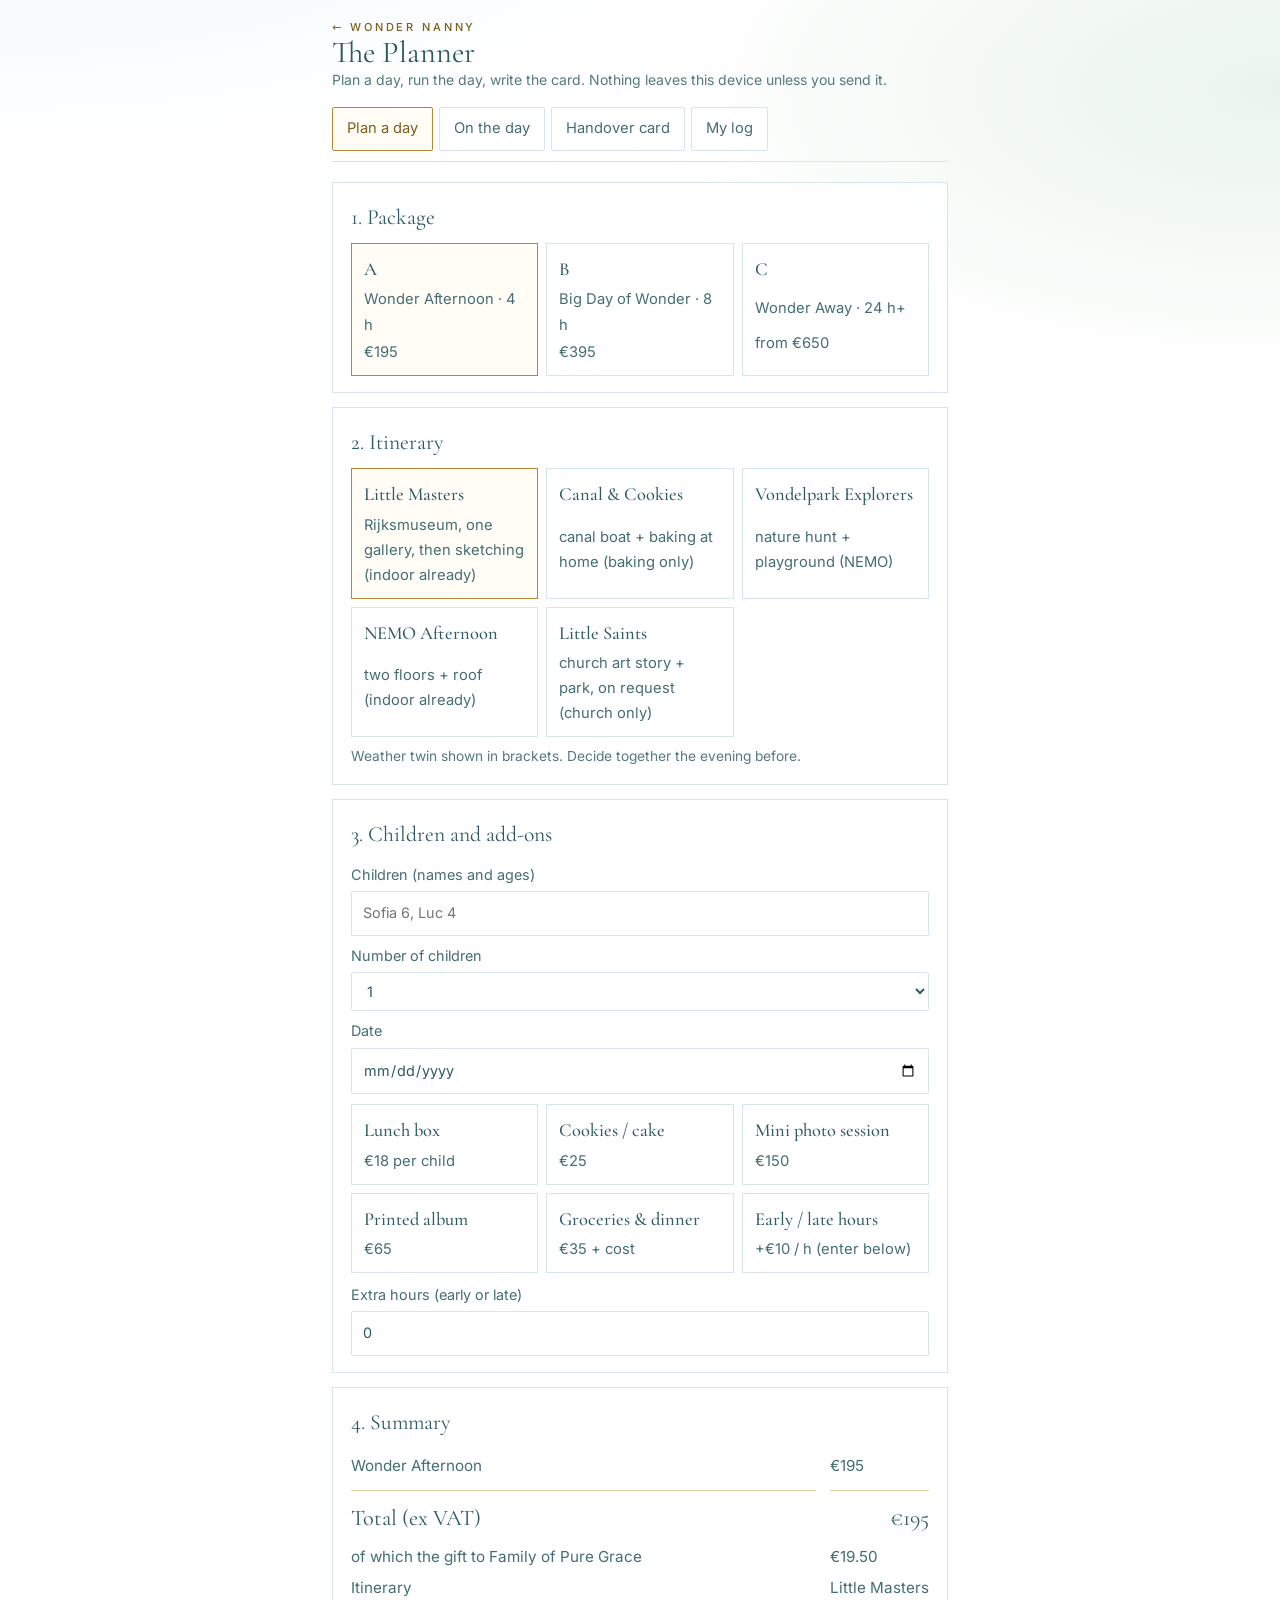
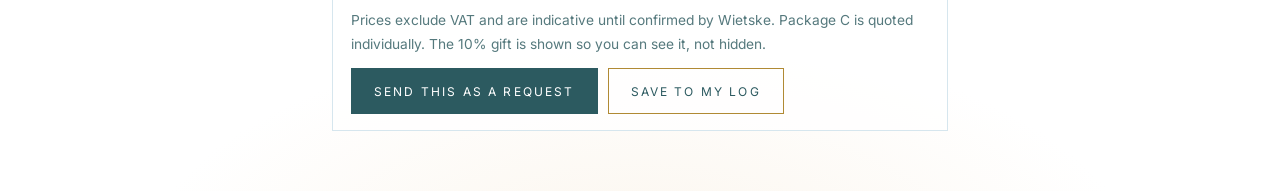
==== app/index.html @ c13b1e00 "Wonder Nanny: standalone site (EN/NL), Planner app Co-Authored-By: Claude Fable 5.1 <noreply@anthrop" ====
<!doctype html>
<html lang="en">
<head>
<meta charset="utf-8">
<meta name="viewport" content="width=device-width, initial-scale=1, viewport-fit=cover">
<title>Wonder Nanny Planner</title>
<meta name="description" content="The companion app for Wonder Nanny: plan a day, run the day, write the handover card. Everything stays on your device.">
<link rel="icon" href="../assets/mark.svg" type="image/svg+xml">
<link rel="apple-touch-icon" href="../assets/icon-180.png">
<link rel="manifest" href="manifest.json">
<meta name="theme-color" content="#EEF6FB">
<link rel="stylesheet" href="../css/wonder.css">
<style>
  /* app-only layout: one narrow column, tabs at the top, cards below */
  .app { max-width: 42rem; margin: 0 auto; padding: 18px clamp(14px, 4vw, 28px) 60px; }
  .app h1 { font-size: 1.9rem; }
  .tabs { display: flex; gap: 6px; flex-wrap: wrap; margin: 16px 0 20px; border-bottom: 1px solid var(--line); padding-bottom: 10px; }
  .tabs button { font: inherit; font-size: .92rem; padding: 8px 14px; border: 1px solid var(--line); background: #fff; color: var(--ink2); border-radius: 2px; cursor: pointer; }
  .tabs button[aria-selected="true"] { border-color: var(--gold); color: var(--gold-ink); background: #FFFDF6; }
  .panel-x[hidden] { display: none; }
  .card { background: rgba(255,255,255,.8); border: 1px solid var(--line); padding: 16px 18px; margin-top: 14px; }
  .card h2 { font-size: 1.35rem; margin-bottom: 8px; }
  .opts { display: grid; gap: 8px; grid-template-columns: repeat(auto-fit, minmax(9rem, 1fr)); }
  .opt { border: 1px solid var(--line); padding: 10px 12px; cursor: pointer; background: #fff; display: grid; gap: 2px; font-size: .92rem; color: var(--ink2); }
  .opt input { display: none; }
  .opt b { color: var(--ink); font-family: var(--serif); font-size: 1.15rem; font-weight: 500; }
  .opt:has(input:checked) { border-color: var(--gold); background: #FFFDF6; }
  .sum { display: grid; grid-template-columns: 1fr auto; gap: 6px 14px; margin-top: 12px; font-size: .95rem; color: var(--ink2); }
  .sum .tot { font-family: var(--serif); font-size: 1.4rem; color: var(--ink); border-top: 1px solid var(--gold-pale); padding-top: 8px; margin-top: 6px; }
  .sum .tot + .tot { text-align: right; }
  .steps-x { list-style: none; padding: 0; margin: 10px 0 0; display: grid; gap: 8px; }
  .steps-x li { display: flex; gap: 10px; align-items: flex-start; padding: 10px 12px; background: var(--linen); }
  .steps-x li:nth-child(even) { background: var(--leaf); }
  .steps-x input { margin-top: 5px; }
  .steps-x b { display: block; color: var(--ink); }
  .steps-x span { color: var(--ink2); font-size: .92rem; }
  .steps-x li:has(input:checked) { opacity: .55; }
  .kv { display: grid; grid-template-columns: 1fr; gap: 8px; margin-top: 10px; }
  .kv label { display: grid; gap: 4px; font-size: .9rem; color: var(--ink2); }
  .kv input, .kv textarea, .kv select { font: inherit; color: var(--ink); padding: 9px 11px; border: 1px solid var(--line); background: #fff; border-radius: 2px; }
  .handover { margin-top: 14px; padding: 22px 24px; font-family: var(--serif); color: var(--ink); line-height: 1.6; }
  .handover .t { color: var(--gold-ink); font-size: .8rem; font-family: var(--sans); letter-spacing: .08em; text-transform: uppercase; }
  .handover h3 { font-size: 1.6rem; margin: 4px 0 10px; }
  .handover p { margin: 6px 0; }
  .row-x { display: flex; gap: 10px; flex-wrap: wrap; margin-top: 12px; }
  .log li { display: grid; grid-template-columns: 1fr auto auto; gap: 10px; padding: 8px 0; border-bottom: 1px solid var(--line); font-size: .93rem; color: var(--ink2); align-items: center; }
  .log li b { color: var(--ink); }
  .x { font: inherit; border: 0; background: none; color: var(--dim); cursor: pointer; }
  .muted { color: var(--dim); font-size: .86rem; margin-top: 8px; }
  .script { margin-top: 8px; }
  .script summary { font-size: 1.05rem; }
</style>
</head>
<body class="wonder">
<div class="app">
  <p class="eyebrow gold" style="margin:0"><a href="../index.html" style="color:inherit;text-decoration:none">&larr; Wonder Nanny</a></p>
  <h1 class="display">The Planner</h1>
  <p class="small" style="color:var(--dim)">Plan a day, run the day, write the card. Nothing leaves this device unless you send it.</p>

  <div class="tabs" role="tablist">
    <button role="tab" aria-selected="true" data-t="plan">Plan a day</button>
    <button role="tab" aria-selected="false" data-t="day">On the day</button>
    <button role="tab" aria-selected="false" data-t="card">Handover card</button>
    <button role="tab" aria-selected="false" data-t="log">My log</button>
  </div>

  <!-- PLAN -->
  <section class="panel-x" id="p-plan">
    <div class="card">
      <h2>1. Package</h2>
      <div class="opts" id="pkg">
        <label class="opt"><input type="radio" name="pkg" value="A" checked><b>A</b>Wonder Afternoon · 4 h<span>€195</span></label>
        <label class="opt"><input type="radio" name="pkg" value="B"><b>B</b>Big Day of Wonder · 8 h<span>€395</span></label>
        <label class="opt"><input type="radio" name="pkg" value="C"><b>C</b>Wonder Away · 24 h+<span>from €650</span></label>
      </div>
    </div>
    <div class="card">
      <h2>2. Itinerary</h2>
      <div class="opts" id="itin"></div>
      <p class="muted">Weather twin shown in brackets. Decide together the evening before.</p>
    </div>
    <div class="card">
      <h2>3. Children and add-ons</h2>
      <div class="kv">
        <label>Children (names and ages) <input id="kids" placeholder="Sofia 6, Luc 4"></label>
        <label>Number of children <select id="n"><option>1</option><option>2</option><option>3</option></select></label>
        <label>Date <input id="date" type="date"></label>
      </div>
      <div class="opts" id="addons" style="margin-top:10px">
        <label class="opt"><input type="checkbox" value="lunch"><b>Lunch box</b>€18 per child</label>
        <label class="opt"><input type="checkbox" value="bake"><b>Cookies / cake</b>€25</label>
        <label class="opt"><input type="checkbox" value="photo"><b>Mini photo session</b>€150</label>
        <label class="opt"><input type="checkbox" value="album"><b>Printed album</b>€65</label>
        <label class="opt"><input type="checkbox" value="dinner"><b>Groceries &amp; dinner</b>€35 + cost</label>
        <label class="opt"><input type="checkbox" value="hours"><b>Early / late hours</b>+€10 / h (enter below)</label>
      </div>
      <div class="kv"><label>Extra hours (early or late) <input id="xh" type="number" min="0" value="0"></label></div>
    </div>
    <div class="card">
      <h2>4. Summary</h2>
      <div class="sum" id="sum"></div>
      <p class="muted">Prices exclude VAT and are indicative until confirmed by Wietske. Package C is quoted individually. The 10% gift is shown so you can see it, not hidden.</p>
      <div class="row-x">
        <button class="btn solid" id="send">Send this as a request</button>
        <button class="btn" id="savelog">Save to my log</button>
      </div>
    </div>
  </section>

  <!-- DAY -->
  <section class="panel-x" id="p-day" hidden>
    <div class="card">
      <h2>The Wonder rhythm</h2>
      <ul class="steps-x" id="rhythm">
        <li><input type="checkbox"><div><b>Welcome</b><span>Open the Wonder bag. Ask today's wonder question. Check: allergies, medication, pick-up person, parents' numbers saved.</span></div></li>
        <li><input type="checkbox"><div><b>Go</b><span>At the child's pace. Phone away except photographs and emergencies. Ten photographs, no more needed.</span></div></li>
        <li><input type="checkbox"><div><b>Eat</b><span>A real meal or snack. Water first. Nothing the parents have not approved.</span></div></li>
        <li><input type="checkbox"><div><b>Rest</b><span>Twenty quiet minutes: drawing, a story, a bench.</span></div></li>
        <li><input type="checkbox"><div><b>One beautiful thing</b><span>Ask. Write the answer down in the child's words.</span></div></li>
        <li><input type="checkbox"><div><b>Handover</b><span>Card written, photographs sent, house left calmer than found. Tick the booking in your log.</span></div></li>
      </ul>
      <div class="row-x"><button class="btn" id="resetday">Reset for a new day</button></div>
    </div>
    <div class="card">
      <h2>Wonder question of the day</h2>
      <p id="wq" style="font-family:var(--serif);font-size:1.3rem;color:var(--ink2)"></p>
      <div class="row-x"><button class="btn" id="newq">Another question</button></div>
    </div>
    <div class="card">
      <h2>Emergency card</h2>
      <p class="muted">Saved on this device only. Fill it in before the first booking.</p>
      <div class="kv">
        <label>Wietske <input id="e1" placeholder="+31 6 …"></label>
        <label>Today's parents <input id="e2" placeholder="Name · +31 6 …"></label>
        <label>Pick-up person(s) <input id="e3" placeholder="Who may collect the child"></label>
        <label>Allergies / medication today <input id="e4"></label>
        <label>Nearest huisartsenpost / hospital <input id="e5" placeholder="OLVG Oost · 020 599 9111 (check)"></label>
      </div>
      <p class="muted">Emergency: <b>112</b>. Non-urgent police: 0900-8844. Order: child safe → 112 if needed → parents → Wietske.</p>
    </div>
    <div class="card">
      <h2>Three scripts</h2>
      <details class="script"><summary>The child refuses to leave</summary><p>Kneel, name the feeling ("You want to stay. It is good here."), offer a last turn you count together, then a job for the walk ("You carry the map"). Never lift a child who says no unless unsafe.</p></details>
      <details class="script"><summary>The parent is late or changes the plan</summary><p>Confirm by message what changes and when. Extra time is noted, not argued, and invoiced later. The child hears none of it.</p></details>
      <details class="script"><summary>An accident</summary><p>Child safe first. Call 112 if in doubt. Then the parents, then Wietske. Write down the time and what happened while it is fresh. The truth, plainly, always.</p></details>
    </div>
  </section>

  <!-- CARD -->
  <section class="panel-x" id="p-card" hidden>
    <div class="card">
      <h2>Write the card</h2>
      <div class="kv">
        <label>Child's name <input id="c1"></label>
        <label>Today we… <input id="c2" placeholder="walked through one room of the Rijksmuseum and drew the ships"></label>
        <label>We ate <input id="c3"></label>
        <label>Rest <input id="c4" placeholder="a story on the bench by the pond"></label>
        <label>One beautiful thing (in the child's words) <textarea id="c5" rows="2"></textarea></label>
        <label>Something you should know <input id="c6" placeholder="a scraped knee at 15:10, cleaned and plastered; fine after a hug"></label>
        <label>Nanny <input id="c7" placeholder="Wietske"></label>
      </div>
    </div>
    <div class="frame handover" id="hc"></div>
    <div class="row-x">
      <button class="btn solid" id="copy">Copy the card</button>
      <button class="btn" id="share">Share…</button>
    </div>
    <p class="muted">Send the ten photographs separately, from your phone, the same evening. Never post a child's face.</p>
  </section>

  <!-- LOG -->
  <section class="panel-x" id="p-log" hidden>
    <div class="card">
      <h2>My bookings</h2>
      <p class="muted">Your own record on this device: for your invoices, the 10% gift and the Wonder Gift count (one free afternoon for a single mother per ten paid bookings).</p>
      <div class="sum" id="logsum"></div>
      <ul class="log" id="loglist" style="list-style:none;padding:0;margin:12px 0 0"></ul>
      <div class="row-x"><button class="btn" id="exportlog">Export as text</button><button class="btn" id="clearlog">Clear log</button></div>
    </div>
  </section>
</div>

<script>
(function () {
  var P = { A: { name: 'Wonder Afternoon', price: 195, sib: 45 }, B: { name: 'Big Day of Wonder', price: 395, sib: 75 }, C: { name: 'Wonder Away', price: 650, sib: 0 } };
  var IT = {
    A: [['Little Masters', 'Rijksmuseum, one gallery, then sketching (indoor already)'], ['Canal & Cookies', 'canal boat + baking at home (baking only)'], ['Vondelpark Explorers', 'nature hunt + playground (NEMO)'], ['NEMO Afternoon', 'two floors + roof (indoor already)'], ['Little Saints', 'church art story + park, on request (church only)']],
    B: [['Windmills & Cheese', 'Zaanse Schans (Artis)'], ['Artis & Micropia', 'slow zoo day (indoor already)'], ['Beach Day', 'Zandvoort / Bloemendaal, May–Sept (Artis)'], ['Castle & Fort', 'Muiderslot, Apr–Oct (Scheepvaartmuseum)'], ['Bike & Bloom', 'Amsterdamse Bos + goat farm (Tropenmuseum / Wereldmuseum)']],
    C: [['Night In', 'dinner, bedtime, breakfast, school run'], ['Weekend Away', 'at your holiday home or hotel'], ['Flying Companion', 'consent letters + passports required'], ['Ski Week', 'ski-school runs, lunch, après-ski care']]
  };
  var AD = { lunch: 18, bake: 25, photo: 150, album: 65, dinner: 35 };
  var Q = ['What is the oldest thing we will see today?', 'Which animal would you be, and why?', 'What colour is the wind?', 'Who made this, and were they happy?', 'What is the quietest sound here?', 'If this building could talk, what would it say first?', 'What would you give the person who painted this?', 'Which cloud is going the fastest?', 'What does this place smell like in winter?', 'What is one thing here you want to remember when you are old?'];
  var $ = function (s) { return document.querySelector(s); };
  var S = function (k, v) { try { if (v === undefined) return JSON.parse(localStorage.getItem('wn.' + k)); localStorage.setItem('wn.' + k, JSON.stringify(v)); } catch (e) { return null; } };

  // tabs
  document.querySelectorAll('.tabs button').forEach(function (b) {
    b.onclick = function () {
      document.querySelectorAll('.tabs button').forEach(function (x) { x.setAttribute('aria-selected', x === b); });
      document.querySelectorAll('.panel-x').forEach(function (p) { p.hidden = p.id !== 'p-' + b.dataset.t; });
    };
  });

  // plan
  function pkg() { return document.querySelector('input[name=pkg]:checked').value; }
  function itins() {
    var k = pkg(); $('#itin').innerHTML = IT[k].map(function (x, i) {
      return '<label class="opt"><input type="radio" name="it" value="' + x[0] + '"' + (i === 0 ? ' checked' : '') + '><b>' + x[0] + '</b><span>' + x[1] + '</span></label>';
    }).join('');
    $('#itin').querySelectorAll('input').forEach(function (i) { i.onchange = sum; });
    sum();
  }
  function calc() {
    var k = pkg(), n = +$('#n').value, p = P[k], lines = [];
    var total = p.price; lines.push([p.name + (k === 'C' ? ' (from, per 24 h)' : ''), p.price]);
    if (n > 1 && p.sib) { lines.push(['Extra sibling' + (n > 2 ? 's' : '') + ' × ' + (n - 1), p.sib * (n - 1)]); total += p.sib * (n - 1); }
    document.querySelectorAll('#addons input:checked').forEach(function (c) {
      if (c.value === 'hours') { var h = +$('#xh').value || 0; if (h) { lines.push(['Early / late hours × ' + h, 10 * h]); total += 10 * h; } return; }
      var v = AD[c.value] * (c.value === 'lunch' ? n : 1); lines.push([c.labels[0].querySelector('b').textContent + (c.value === 'lunch' ? ' × ' + n : '') + (c.value === 'dinner' ? ' (+ cost)' : ''), v]); total += v;
    });
    return { lines: lines, total: total, gift: Math.round(total * 0.1 * 100) / 100 };
  }
  function sum() {
    var r = calc(), it = (document.querySelector('input[name=it]:checked') || {}).value || '';
    $('#sum').innerHTML = r.lines.map(function (l) { return '<span>' + l[0] + '</span><span>€' + l[1] + '</span>'; }).join('') +
      '<span class="tot">Total (ex VAT)</span><span class="tot">€' + r.total + '</span>' +
      '<span>of which the gift to Family of Pure Grace</span><span>€' + r.gift.toFixed(2) + '</span>' + (it ? '<span>Itinerary</span><span>' + it + '</span>' : '');
  }
  document.querySelectorAll('input[name=pkg]').forEach(function (i) { i.onchange = itins; });
  ['#n', '#xh'].forEach(function (s) { $(s).oninput = sum; });
  document.querySelectorAll('#addons input').forEach(function (c) { c.onchange = sum; });
  itins();

  function planText() {
    var r = calc(), it = (document.querySelector('input[name=it]:checked') || {}).value || '-';
    return ['Wonder Nanny request', 'Package: ' + pkg() + ' · ' + P[pkg()].name, 'Itinerary: ' + it, 'Date: ' + ($('#date').value || '-'), 'Children: ' + ($('#kids').value || '-') + ' (' + $('#n').value + ')', '',
      r.lines.map(function (l) { return l[0] + ': €' + l[1]; }).join('\n'), 'Total ex VAT: €' + r.total, 'Gift (10%): €' + r.gift.toFixed(2)].join('\n');
  }
  $('#send').onclick = function () { location.href = 'mailto:amore@lartedellamore.com?subject=' + encodeURIComponent('Wonder Nanny request — ' + pkg()) + '&body=' + encodeURIComponent(planText()); };
  $('#savelog').onclick = function () {
    var r = calc(), L = S('log') || [];
    L.unshift({ d: $('#date').value || new Date().toISOString().slice(0, 10), p: pkg(), it: (document.querySelector('input[name=it]:checked') || {}).value || '', kids: $('#kids').value, total: r.total, gift: r.gift, paid: false });
    S('log', L); renderLog(); document.querySelector('[data-t=log]').click();
  };

  // day
  var R = S('rhythm') || []; document.querySelectorAll('#rhythm input').forEach(function (c, i) { c.checked = !!R[i]; c.onchange = function () { R[i] = c.checked; S('rhythm', R); }; });
  $('#resetday').onclick = function () { R = []; S('rhythm', R); document.querySelectorAll('#rhythm input').forEach(function (c) { c.checked = false; }); };
  function q() { $('#wq').textContent = Q[Math.floor(Math.random() * Q.length)]; } q(); $('#newq').onclick = q;
  ['e1', 'e2', 'e3', 'e4', 'e5'].forEach(function (k) { var el = $('#' + k); el.value = S(k) || ''; el.oninput = function () { S(k, el.value); }; });

  // card
  function card() {
    var v = function (k) { return $('#' + k).value; }, d = new Date().toLocaleDateString('en-GB', { weekday: 'long', day: 'numeric', month: 'long' });
    $('#hc').innerHTML = '<div class="t">Wonder Nanny · handover card · ' + d + '</div><h3>' + (v('c1') || 'Your child') + '</h3>' +
      '<p><b>Today we</b> ' + (v('c2') || '…') + '</p><p><b>We ate</b> ' + (v('c3') || '…') + '</p><p><b>Rest:</b> ' + (v('c4') || '…') + '</p>' +
      '<p style="margin-top:12px;font-style:italic;font-size:1.25rem">“' + (v('c5') || 'the most beautiful thing was…') + '”</p>' +
      (v('c6') ? '<p><b>You should know:</b> ' + v('c6') + '</p>' : '') + '<p style="margin-top:12px;color:var(--gold-ink)">With love, ' + (v('c7') || 'Wietske') + '</p>';
  }
  ['c1', 'c2', 'c3', 'c4', 'c5', 'c6', 'c7'].forEach(function (k) { $('#' + k).oninput = card; }); card();
  function cardText() { return $('#hc').innerText.replace(/\n{3,}/g, '\n\n'); }
  $('#copy').onclick = function () { navigator.clipboard.writeText(cardText()).then(function () { $('#copy').textContent = 'Copied'; setTimeout(function () { $('#copy').textContent = 'Copy the card'; }, 1500); }); };
  $('#share').onclick = function () { if (navigator.share) navigator.share({ title: 'Wonder Nanny handover card', text: cardText() }); else alert('Sharing is not available here; use Copy.'); };

  // log
  function renderLog() {
    var L = S('log') || [], paid = L.filter(function (b) { return b.paid; });
    var tot = paid.reduce(function (a, b) { return a + b.total; }, 0), gift = paid.reduce(function (a, b) { return a + b.gift; }, 0);
    $('#logsum').innerHTML = '<span>Paid bookings</span><span>' + paid.length + '</span><span>Revenue ex VAT</span><span>€' + tot + '</span><span>Gift owed to Family of Pure Grace</span><span>€' + gift.toFixed(2) + '</span><span>Wonder Gifts earned</span><span>' + Math.floor(paid.length / 10) + '</span>';
    $('#loglist').innerHTML = L.map(function (b, i) {
      return '<li><span><b>' + b.p + '</b> · ' + (b.it || '') + ' · ' + b.d + (b.kids ? ' · ' + b.kids : '') + '</span><label style="font-size:.85rem"><input type="checkbox" data-i="' + i + '"' + (b.paid ? ' checked' : '') + '> paid</label><span>€' + b.total + ' <button class="x" data-del="' + i + '" aria-label="Remove">×</button></span></li>';
    }).join('') || '<li style="grid-template-columns:1fr">No bookings logged yet.</li>';
    $('#loglist').querySelectorAll('input').forEach(function (c) { c.onchange = function () { L[+c.dataset.i].paid = c.checked; S('log', L); renderLog(); }; });
    $('#loglist').querySelectorAll('[data-del]').forEach(function (b) { b.onclick = function () { L.splice(+b.dataset.del, 1); S('log', L); renderLog(); }; });
  }
  renderLog();
  $('#exportlog').onclick = function () { var L = S('log') || []; navigator.clipboard.writeText(L.map(function (b) { return [b.d, b.p, b.it, b.kids, '€' + b.total, 'gift €' + b.gift, b.paid ? 'paid' : 'open'].join('\t'); }).join('\n')); alert('Copied as tab-separated text; paste into Numbers or Sheets.'); };
  $('#clearlog').onclick = function () { if (confirm('Clear the whole log on this device?')) { S('log', []); renderLog(); } };
})();
</script>
</body>
</html>
---- css/wonder.css ----
/* Wonder Nanny · its own house
   White ground, pastel sky and leaf, sea-green ink, one gold fine line. Never black.
   Self-contained: fonts live in ../assets/fonts. */

@font-face { font-family: "Cormorant Garamond"; font-style: normal; font-weight: 400; font-display: swap; src: url("../assets/fonts/cormorant-garamond-latin-400-normal.woff2") format("woff2"); }
@font-face { font-family: "Cormorant Garamond"; font-style: normal; font-weight: 500; font-display: swap; src: url("../assets/fonts/cormorant-garamond-latin-500-normal.woff2") format("woff2"); }
@font-face { font-family: "Cormorant Garamond"; font-style: italic; font-weight: 400; font-display: swap; src: url("../assets/fonts/cormorant-garamond-latin-400-italic.woff2") format("woff2"); }
@font-face { font-family: "Inter"; font-style: normal; font-weight: 400; font-display: swap; src: url("../assets/fonts/inter-latin-400-normal.woff2") format("woff2"); }
@font-face { font-family: "Inter"; font-style: normal; font-weight: 500; font-display: swap; src: url("../assets/fonts/inter-latin-500-normal.woff2") format("woff2"); }

:root {
  --paper: #FFFFFF;
  --sky: #EEF6FB;
  --leaf: #EAF4EC;
  --blush: #FBF5EC;
  --ink: #2C5A60;
  --ink2: #446E73;
  --dim: #55797D;
  --gold: #B08A34;
  --gold-ink: #7C5F1C;
  --gold-pale: #DDCFA6;
  --line: #D6E6EE;
  --serif: "Cormorant Garamond", "Iowan Old Style", Palatino, Georgia, serif;
  --sans: "Inter", system-ui, -apple-system, "Segoe UI", Roboto, sans-serif;
  color-scheme: light;
}

* { box-sizing: border-box; }
html { -webkit-text-size-adjust: 100%; scroll-behavior: smooth; }
body {
  margin: 0; color: var(--ink); font-family: var(--sans); font-size: 16.5px; line-height: 1.7; -webkit-font-smoothing: antialiased;
  background:
    radial-gradient(70rem 30rem at 0% -10%, var(--sky) 0%, rgba(238,246,251,0) 70%),
    radial-gradient(55rem 26rem at 100% 5%, var(--leaf) 0%, rgba(234,244,236,0) 70%),
    radial-gradient(45rem 22rem at 50% 105%, var(--blush) 0%, rgba(251,245,236,0) 70%),
    var(--paper);
}
img { max-width: 100%; height: auto; display: block; }
a { color: var(--gold-ink); text-decoration-thickness: 1px; text-underline-offset: 0.2em; }
a:hover { text-decoration-thickness: 2px; }
:focus-visible { outline: 2px solid var(--ink); outline-offset: 3px; }
h1, h2, h3 { font-family: var(--serif); font-weight: 400; margin: 0; text-wrap: balance; }
p { margin: 0; text-wrap: pretty; }
.skip { position: absolute; left: 12px; top: -80px; background: var(--leaf); color: var(--ink); padding: 10px 16px; z-index: 10; }
.skip:focus { top: 10px; }

/* ── frame ── */
.wrap { max-width: 64rem; margin: 0 auto; padding-inline: clamp(18px, 5vw, 56px); }
.top { display: flex; align-items: center; justify-content: space-between; gap: 14px 28px; flex-wrap: wrap; padding-block: 24px 20px; border-bottom: 1px solid var(--gold-pale); }
.mark { display: inline-flex; align-items: center; gap: 12px; text-decoration: none; color: var(--ink); font-family: var(--serif); font-size: 26px; letter-spacing: .01em; }
.mark img { width: 40px; height: 40px; }
.mark small { font-family: var(--sans); font-size: 10.5px; letter-spacing: .22em; text-transform: uppercase; color: var(--gold-ink); display: block; line-height: 1; margin-top: 2px; }
.top nav { display: flex; flex-wrap: wrap; gap: 6px 22px; align-items: center; }
.top nav a { font-size: 11.5px; letter-spacing: .2em; text-transform: uppercase; color: var(--ink2); text-decoration: none; padding-block: 6px; border-bottom: 1px solid transparent; }
.top nav a:hover, .top nav a[aria-current] { color: var(--gold-ink); border-bottom-color: var(--gold); }
.top nav a.lang { border: 1px solid var(--gold-pale); padding: 8px 12px; }

main { padding-block: clamp(40px, 7vw, 80px) 20px; display: flex; flex-direction: column; gap: clamp(56px, 9vw, 104px); }
.col { max-width: 44rem; }
.sec { display: flex; flex-direction: column; gap: 16px; }

/* ── type ── */
.eyebrow { font-size: 11px; letter-spacing: 0.26em; text-transform: uppercase; color: var(--gold-ink); font-weight: 500; }
.display { font-size: clamp(42px, 7.5vw, 76px); line-height: 1.02; }
.display em { font-style: italic; color: var(--gold-ink); }
.h2 { font-size: clamp(29px, 4.4vw, 42px); line-height: 1.12; }
.lede { font-family: var(--serif); font-size: clamp(21px, 2.6vw, 26px); line-height: 1.42; color: var(--ink2); }
.prose { display: flex; flex-direction: column; gap: 14px; color: var(--ink2); }
.small { font-size: 14px; color: var(--dim); }
.note { font-size: .88rem; color: var(--dim); }

/* the fine line: a hairline closed by a small lozenge */
.rule { display: flex; align-items: center; gap: 10px; color: var(--gold); }
.rule::before { content: ""; flex: 0 0 5rem; border-top: 1px solid var(--gold); }
.rule::after { content: ""; width: 6px; height: 6px; border: 1px solid var(--gold); transform: rotate(45deg); }

/* ── the opening: clouds ── */
.crest { position: relative; isolation: isolate; display: flex; flex-direction: column; gap: 24px; }
.crest::before, .crest::after { content: ""; position: absolute; z-index: -1; border-radius: 50%; filter: blur(30px); pointer-events: none; }
.crest::before { width: 36rem; height: 13rem; left: -10rem; top: -3rem; background: var(--sky); }
.crest::after  { width: 28rem; height: 11rem; right: -8rem; top: 8rem; background: var(--leaf); }
.facts { display: flex; flex-wrap: wrap; gap: 10px 22px; font-size: .92rem; color: var(--ink2); }
.facts b { color: var(--gold-ink); font-weight: 500; }

/* ── gold frame: the photograph-in-a-frame motif ── */
.frame { position: relative; padding: 22px 24px; background: rgba(255,255,255,.78); border: 1px solid var(--gold-pale); }
.frame::before { content: ""; position: absolute; inset: 6px; border: 1px solid var(--gold); pointer-events: none; opacity: .55; }

/* ── ABC ── */
.abc { display: grid; gap: 16px; grid-template-columns: repeat(auto-fit, minmax(15rem, 1fr)); margin-top: 8px; }
.pack { display: flex; flex-direction: column; gap: 10px; }
.pack .letter { font-family: var(--serif); font-size: 3.6rem; line-height: 1; color: var(--gold); }
.pack h3 { font-size: 1.5rem; }
.pack .for { font-style: italic; color: var(--dim); font-size: .95rem; }
.pack .price { font-family: var(--serif); font-size: 1.7rem; color: var(--ink); margin-top: 4px; }
.pack .price small { font-family: var(--sans); font-size: .8rem; color: var(--dim); display: block; }
.pack ul { margin: 0; padding-left: 1.1em; color: var(--ink2); font-size: .93rem; }
.pack ul li + li { margin-top: 4px; }
.pack .cta { margin-top: auto; padding-top: 10px; }

/* rhythm */
.rhythm { counter-reset: step; list-style: none; padding: 0; margin: 0; display: grid; gap: 10px; }
.rhythm li { position: relative; padding-left: 2.6rem; color: var(--ink2); }
.rhythm li::before { counter-increment: step; content: counter(step); position: absolute; left: 0; top: 0; width: 1.8rem; height: 1.8rem; border: 1px solid var(--gold); border-radius: 50%; display: grid; place-items: center; font-family: var(--serif); color: var(--gold-ink); font-size: .95rem; background: #fff; }
.rhythm b { color: var(--ink); font-weight: 500; }

/* add-ons */
.addons { width: 100%; border-collapse: collapse; font-size: .96rem; }
.addons td { padding: 9px 6px; border-bottom: 1px solid var(--line); vertical-align: top; color: var(--ink2); }
.addons td:last-child { white-space: nowrap; text-align: right; color: var(--ink); font-family: var(--serif); font-size: 1.1rem; }

/* buttons */
.btn { display: inline-flex; align-items: center; min-height: 46px; padding: 11px 22px; border: 1px solid var(--gold); color: var(--ink); background: rgba(255,255,255,.7); font-size: 12px; letter-spacing: 0.18em; text-transform: uppercase; text-decoration: none; transition: background-color .2s, color .2s; cursor: pointer; font-family: var(--sans); }
.btn:hover { background: var(--leaf); }
.btn.solid { background: var(--ink); color: #fff; border-color: var(--ink); }
.btn.solid:hover { background: var(--ink2); }
.row { display: flex; flex-wrap: wrap; gap: 14px 24px; align-items: center; }

/* form */
.book { display: grid; gap: 14px; }
.book label { display: grid; gap: 5px; font-size: .92rem; color: var(--ink2); }
.book input, .book select, .book textarea { font: inherit; color: var(--ink); padding: 10px 12px; border: 1px solid var(--line); background: #fff; }
.book .two { display: grid; gap: 14px; grid-template-columns: repeat(auto-fit, minmax(12rem, 1fr)); }
.book .check { display: flex; gap: 10px; align-items: flex-start; font-size: .92rem; color: var(--ink2); }
.book .check input { margin-top: 4px; }

/* FAQ */
details { border-bottom: 1px solid var(--line); padding: 10px 0; }
summary { cursor: pointer; font-family: var(--serif); font-size: 1.15rem; color: var(--ink); }
details p { margin-top: 8px; color: var(--ink2); }

/* flag for figures Wietske must confirm; remove the class when confirmed */
.confirm { background: #FBF3DC; border-bottom: 1px dashed var(--gold); }

/* ── foot ── */
.foot { border-top: 1px solid var(--gold-pale); margin-top: clamp(56px, 9vw, 104px); padding-block: 30px 44px; display: flex; flex-wrap: wrap; justify-content: space-between; gap: 14px 28px; font-size: 13.5px; color: var(--dim); }
.foot nav { display: flex; flex-wrap: wrap; gap: 6px 20px; }
.foot a { color: var(--ink2); }

@media (max-width: 40rem) { .pack .letter { font-size: 2.8rem; } .mark { font-size: 22px; } }
@media (prefers-reduced-motion: reduce) { html { scroll-behavior: auto; } .btn { transition: none; } }

/* sections read at essay width; the three packages take the full frame */
main > section { max-width: 46rem; }
main > #packages { max-width: none; }
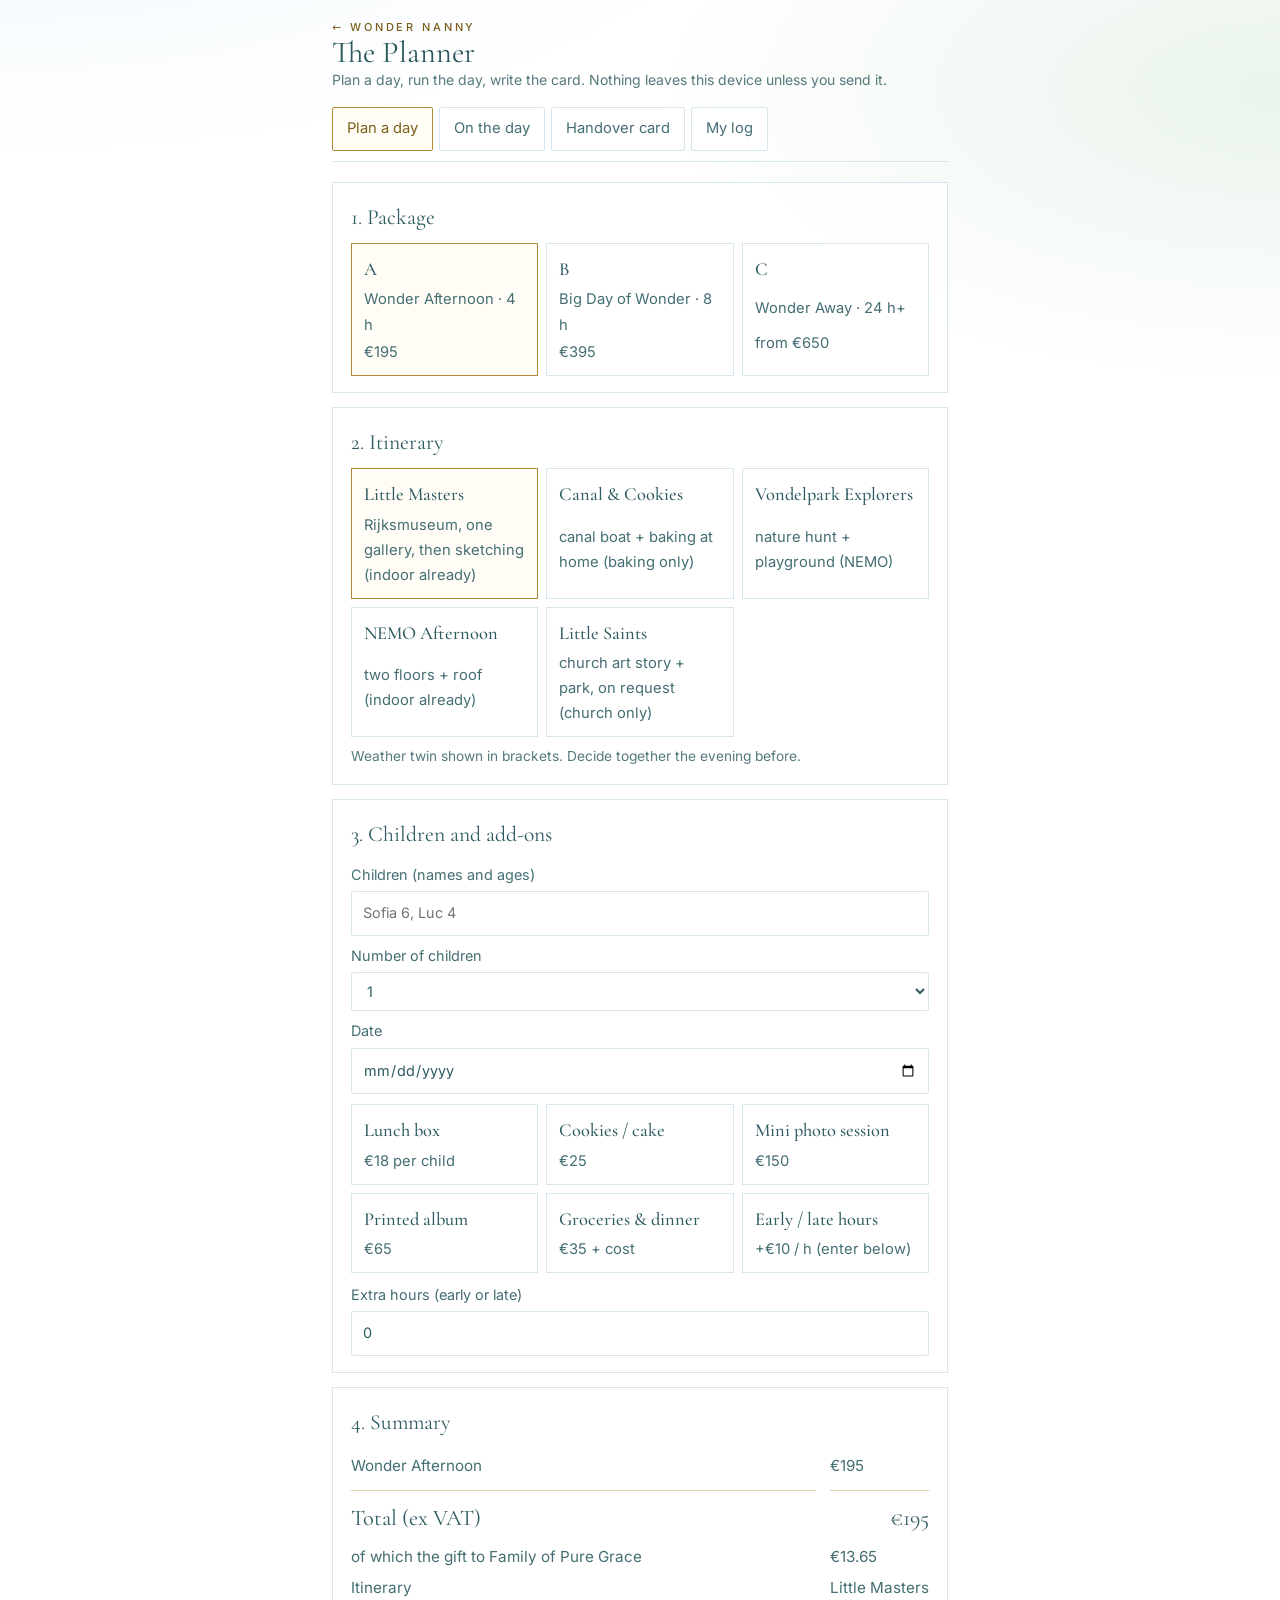
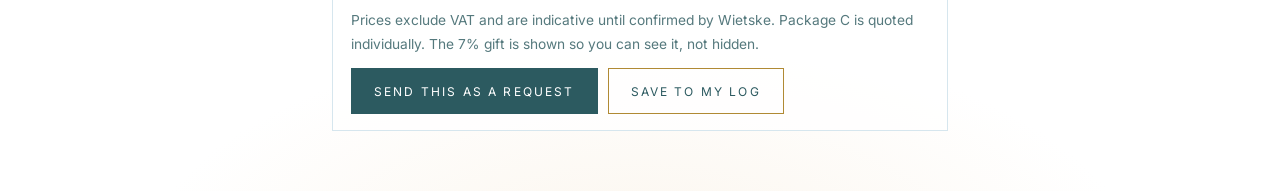
==== commit 3c7d4b11: "Gift set at 7% of every booking (site EN/NL, Planner)" ====
--- a/app/index.html
+++ b/app/index.html
@@ -99,7 +99,7 @@
     <div class="card">
       <h2>4. Summary</h2>
       <div class="sum" id="sum"></div>
-      <p class="muted">Prices exclude VAT and are indicative until confirmed by Wietske. Package C is quoted individually. The 10% gift is shown so you can see it, not hidden.</p>
+      <p class="muted">Prices exclude VAT and are indicative until confirmed by Wietske. Package C is quoted individually. The 7% gift is shown so you can see it, not hidden.</p>
       <div class="row-x">
         <button class="btn solid" id="send">Send this as a request</button>
         <button class="btn" id="savelog">Save to my log</button>
@@ -172,7 +172,7 @@
   <section class="panel-x" id="p-log" hidden>
     <div class="card">
       <h2>My bookings</h2>
-      <p class="muted">Your own record on this device: for your invoices, the 10% gift and the Wonder Gift count (one free afternoon for a single mother per ten paid bookings).</p>
+      <p class="muted">Your own record on this device: for your invoices, the 7% gift and the Wonder Gift count (one free afternoon for a single mother per ten paid bookings).</p>
       <div class="sum" id="logsum"></div>
       <ul class="log" id="loglist" style="list-style:none;padding:0;margin:12px 0 0"></ul>
       <div class="row-x"><button class="btn" id="exportlog">Export as text</button><button class="btn" id="clearlog">Clear log</button></div>
@@ -218,7 +218,7 @@
       if (c.value === 'hours') { var h = +$('#xh').value || 0; if (h) { lines.push(['Early / late hours × ' + h, 10 * h]); total += 10 * h; } return; }
       var v = AD[c.value] * (c.value === 'lunch' ? n : 1); lines.push([c.labels[0].querySelector('b').textContent + (c.value === 'lunch' ? ' × ' + n : '') + (c.value === 'dinner' ? ' (+ cost)' : ''), v]); total += v;
     });
-    return { lines: lines, total: total, gift: Math.round(total * 0.1 * 100) / 100 };
+    return { lines: lines, total: total, gift: Math.round(total * 0.07 * 100) / 100 };
   }
   function sum() {
     var r = calc(), it = (document.querySelector('input[name=it]:checked') || {}).value || '';
@@ -234,7 +234,7 @@
   function planText() {
     var r = calc(), it = (document.querySelector('input[name=it]:checked') || {}).value || '-';
     return ['Wonder Nanny request', 'Package: ' + pkg() + ' · ' + P[pkg()].name, 'Itinerary: ' + it, 'Date: ' + ($('#date').value || '-'), 'Children: ' + ($('#kids').value || '-') + ' (' + $('#n').value + ')', '',
-      r.lines.map(function (l) { return l[0] + ': €' + l[1]; }).join('\n'), 'Total ex VAT: €' + r.total, 'Gift (10%): €' + r.gift.toFixed(2)].join('\n');
+      r.lines.map(function (l) { return l[0] + ': €' + l[1]; }).join('\n'), 'Total ex VAT: €' + r.total, 'Gift (7%): €' + r.gift.toFixed(2)].join('\n');
   }
   $('#send').onclick = function () { location.href = 'mailto:amore@lartedellamore.com?subject=' + encodeURIComponent('Wonder Nanny request — ' + pkg()) + '&body=' + encodeURIComponent(planText()); };
   $('#savelog').onclick = function () {
--- a/css/wonder.css
+++ b/css/wonder.css
@@ -48,7 +48,7 @@
 .wrap { max-width: 64rem; margin: 0 auto; padding-inline: clamp(18px, 5vw, 56px); }
 .top { display: flex; align-items: center; justify-content: space-between; gap: 14px 28px; flex-wrap: wrap; padding-block: 24px 20px; border-bottom: 1px solid var(--gold-pale); }
 .mark { display: inline-flex; align-items: center; gap: 12px; text-decoration: none; color: var(--ink); font-family: var(--serif); font-size: 26px; letter-spacing: .01em; }
-.mark img { width: 40px; height: 40px; }
+.mark img { width: 46px; height: 46px; }
 .mark small { font-family: var(--sans); font-size: 10.5px; letter-spacing: .22em; text-transform: uppercase; color: var(--gold-ink); display: block; line-height: 1; margin-top: 2px; }
 .top nav { display: flex; flex-wrap: wrap; gap: 6px 22px; align-items: center; }
 .top nav a { font-size: 11.5px; letter-spacing: .2em; text-transform: uppercase; color: var(--ink2); text-decoration: none; padding-block: 6px; border-bottom: 1px solid transparent; }
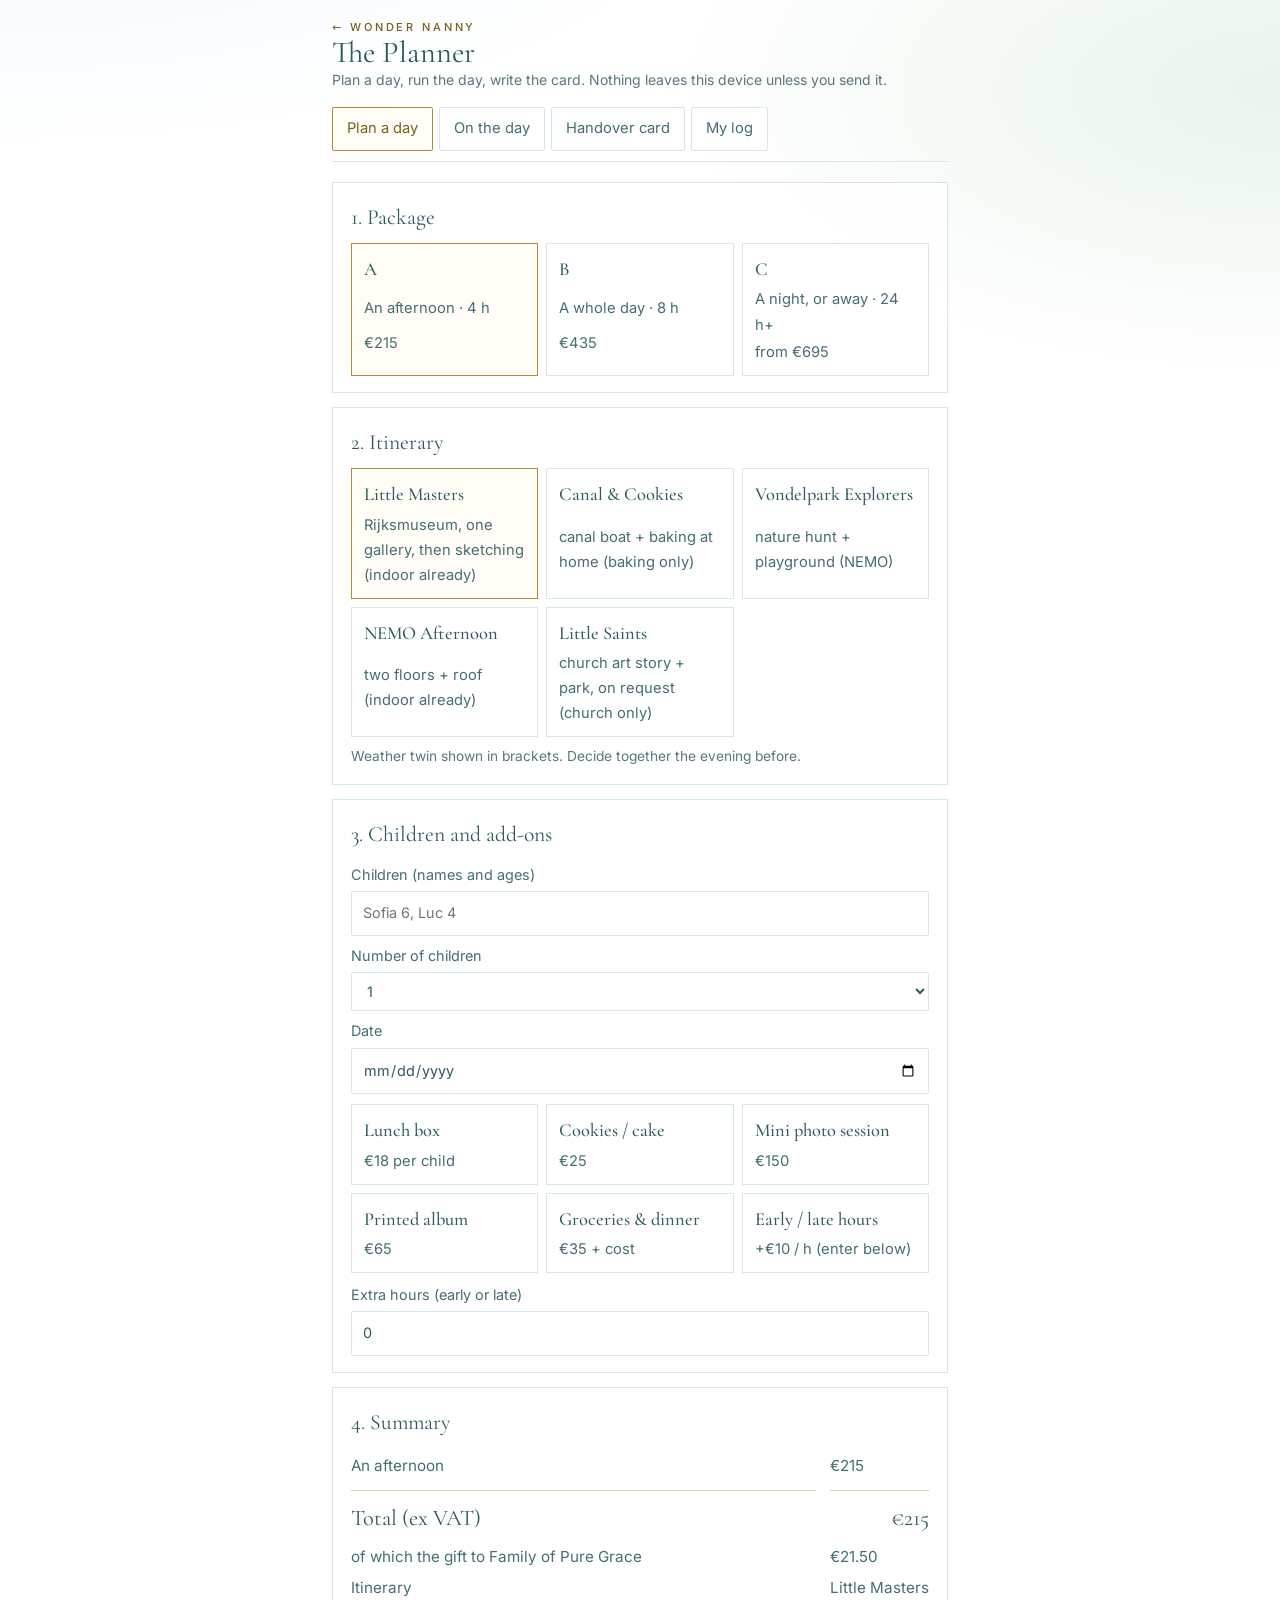
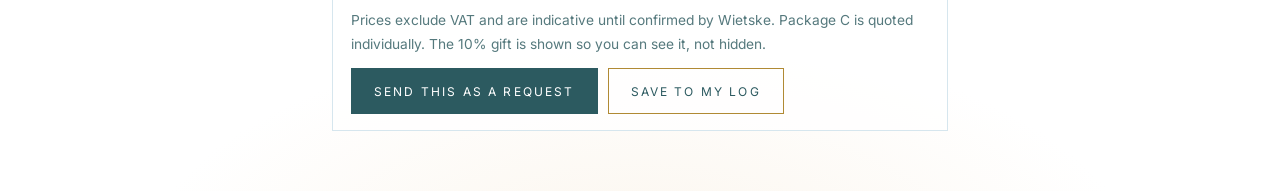
==== commit 182333dc: "A tenth to Bugiri; prices €215 / €435 / from €695" ====
--- a/app/index.html
+++ b/app/index.html
@@ -69,9 +69,9 @@
     <div class="card">
       <h2>1. Package</h2>
       <div class="opts" id="pkg">
-        <label class="opt"><input type="radio" name="pkg" value="A" checked><b>A</b>Wonder Afternoon · 4 h<span>€195</span></label>
-        <label class="opt"><input type="radio" name="pkg" value="B"><b>B</b>Big Day of Wonder · 8 h<span>€395</span></label>
-        <label class="opt"><input type="radio" name="pkg" value="C"><b>C</b>Wonder Away · 24 h+<span>from €650</span></label>
+        <label class="opt"><input type="radio" name="pkg" value="A" checked><b>A</b>An afternoon · 4 h<span>€215</span></label>
+        <label class="opt"><input type="radio" name="pkg" value="B"><b>B</b>A whole day · 8 h<span>€435</span></label>
+        <label class="opt"><input type="radio" name="pkg" value="C"><b>C</b>A night, or away · 24 h+<span>from €695</span></label>
       </div>
     </div>
     <div class="card">
@@ -99,7 +99,7 @@
     <div class="card">
       <h2>4. Summary</h2>
       <div class="sum" id="sum"></div>
-      <p class="muted">Prices exclude VAT and are indicative until confirmed by Wietske. Package C is quoted individually. The 7% gift is shown so you can see it, not hidden.</p>
+      <p class="muted">Prices exclude VAT and are indicative until confirmed by Wietske. Package C is quoted individually. The 10% gift is shown so you can see it, not hidden.</p>
       <div class="row-x">
         <button class="btn solid" id="send">Send this as a request</button>
         <button class="btn" id="savelog">Save to my log</button>
@@ -172,7 +172,7 @@
   <section class="panel-x" id="p-log" hidden>
     <div class="card">
       <h2>My bookings</h2>
-      <p class="muted">Your own record on this device: for your invoices, the 7% gift and the Wonder Gift count (one free afternoon for a single mother per ten paid bookings).</p>
+      <p class="muted">Your own record on this device: for your invoices, the 10% gift and the Wonder Gift count (one free afternoon for a single mother per ten paid bookings).</p>
       <div class="sum" id="logsum"></div>
       <ul class="log" id="loglist" style="list-style:none;padding:0;margin:12px 0 0"></ul>
       <div class="row-x"><button class="btn" id="exportlog">Export as text</button><button class="btn" id="clearlog">Clear log</button></div>
@@ -182,7 +182,7 @@
 
 <script>
 (function () {
-  var P = { A: { name: 'Wonder Afternoon', price: 195, sib: 45 }, B: { name: 'Big Day of Wonder', price: 395, sib: 75 }, C: { name: 'Wonder Away', price: 650, sib: 0 } };
+  var P = { A: { name: 'An afternoon', price: 215, sib: 45 }, B: { name: 'A whole day', price: 435, sib: 75 }, C: { name: 'A night, or away', price: 695, sib: 0 } };
   var IT = {
     A: [['Little Masters', 'Rijksmuseum, one gallery, then sketching (indoor already)'], ['Canal & Cookies', 'canal boat + baking at home (baking only)'], ['Vondelpark Explorers', 'nature hunt + playground (NEMO)'], ['NEMO Afternoon', 'two floors + roof (indoor already)'], ['Little Saints', 'church art story + park, on request (church only)']],
     B: [['Windmills & Cheese', 'Zaanse Schans (Artis)'], ['Artis & Micropia', 'slow zoo day (indoor already)'], ['Beach Day', 'Zandvoort / Bloemendaal, May–Sept (Artis)'], ['Castle & Fort', 'Muiderslot, Apr–Oct (Scheepvaartmuseum)'], ['Bike & Bloom', 'Amsterdamse Bos + goat farm (Tropenmuseum / Wereldmuseum)']],
@@ -218,7 +218,7 @@
       if (c.value === 'hours') { var h = +$('#xh').value || 0; if (h) { lines.push(['Early / late hours × ' + h, 10 * h]); total += 10 * h; } return; }
       var v = AD[c.value] * (c.value === 'lunch' ? n : 1); lines.push([c.labels[0].querySelector('b').textContent + (c.value === 'lunch' ? ' × ' + n : '') + (c.value === 'dinner' ? ' (+ cost)' : ''), v]); total += v;
     });
-    return { lines: lines, total: total, gift: Math.round(total * 0.07 * 100) / 100 };
+    return { lines: lines, total: total, gift: Math.round(total * 0.1 * 100) / 100 };
   }
   function sum() {
     var r = calc(), it = (document.querySelector('input[name=it]:checked') || {}).value || '';
@@ -234,7 +234,7 @@
   function planText() {
     var r = calc(), it = (document.querySelector('input[name=it]:checked') || {}).value || '-';
     return ['Wonder Nanny request', 'Package: ' + pkg() + ' · ' + P[pkg()].name, 'Itinerary: ' + it, 'Date: ' + ($('#date').value || '-'), 'Children: ' + ($('#kids').value || '-') + ' (' + $('#n').value + ')', '',
-      r.lines.map(function (l) { return l[0] + ': €' + l[1]; }).join('\n'), 'Total ex VAT: €' + r.total, 'Gift (7%): €' + r.gift.toFixed(2)].join('\n');
+      r.lines.map(function (l) { return l[0] + ': €' + l[1]; }).join('\n'), 'Total ex VAT: €' + r.total, 'Gift (10%): €' + r.gift.toFixed(2)].join('\n');
   }
   $('#send').onclick = function () { location.href = 'mailto:amore@lartedellamore.com?subject=' + encodeURIComponent('Wonder Nanny request — ' + pkg()) + '&body=' + encodeURIComponent(planText()); };
   $('#savelog').onclick = function () {
